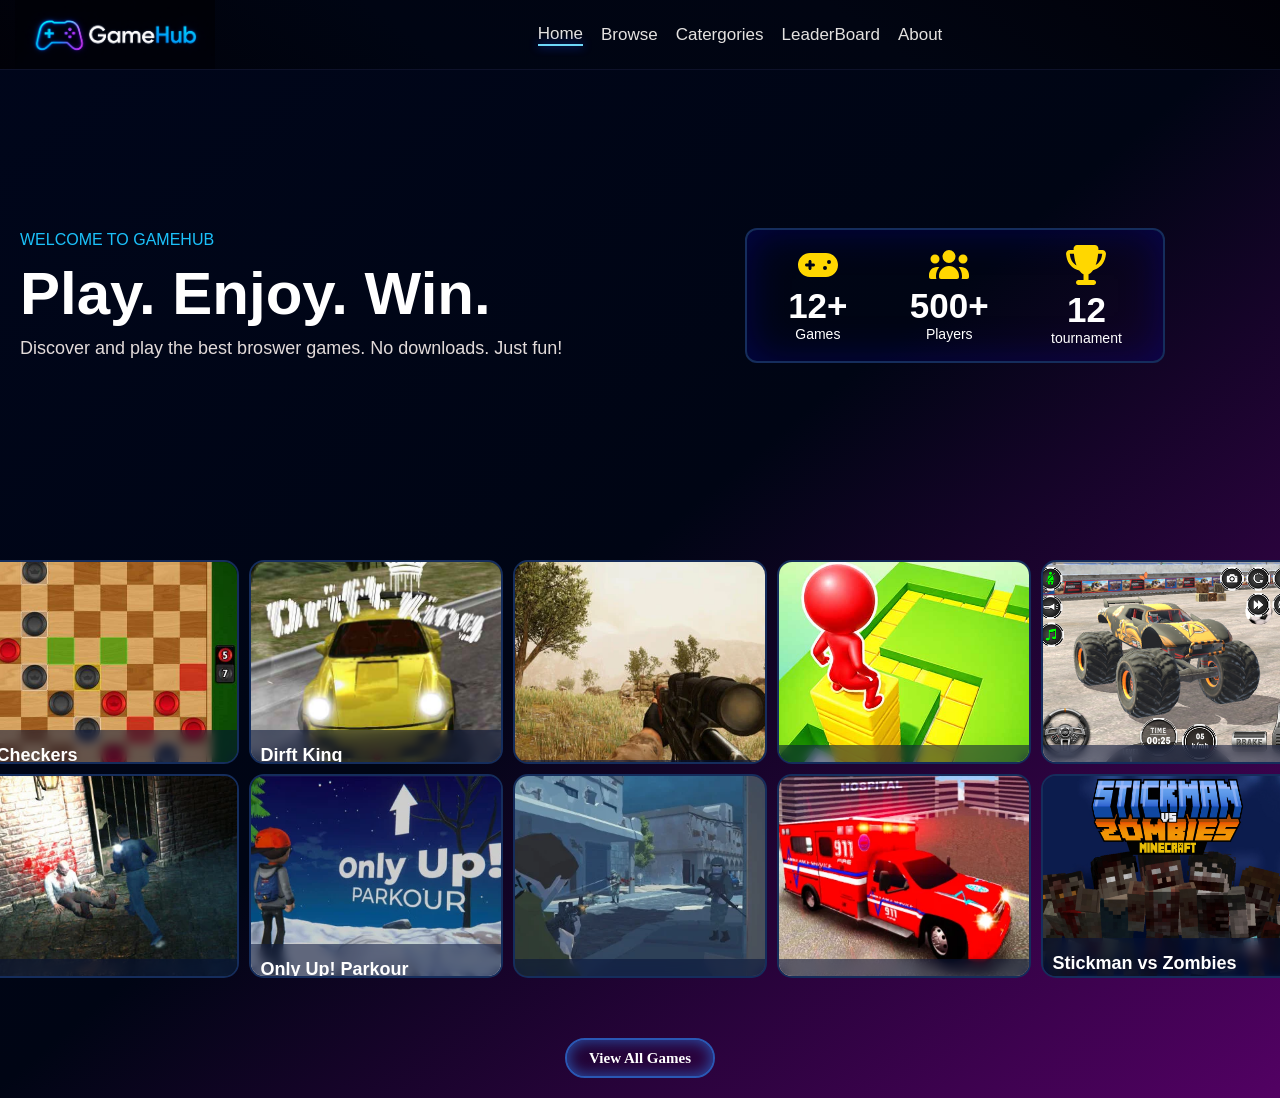
==== index.html @ a28be49e "Add files via upload" ====
<!DOCTYPE html>
<html lang="en">
<head>
    <meta charset="UTF-8">
    <meta name="viewport" content="width=device-width, initial-scale=1.0">
    <link rel="stylesheet" href="style.css">
    <title>GameHub</title>
    <link rel="icon" href="./img/gamehub.png">
</head>
<body>
    <header>
        <div class="logo">
            <img src="./img/GameHub_Log_jpeg.png" alt="">
        </div>
        <div class="links">
           <div class="links-active-link">
             <a href="#" class="active-link">Home</a>
             <div class="color-links"></div>
           </div>
            <a href="#">Browse</a>
            <a href="#">Catergories</a>
            <a href="#">LeaderBoard</a>
            <a href="#">About</a>
        </div>
        <div class="search"></div>

        <!-- Header svg -->
         <div class="menu-icon">
             <svg width="20" height="20" viewBox="0 0 24 24" fill="none">
            <line x1="4" y1="6" x2="20" y2="6" stroke="white" stroke-width="2" stroke-linecap="round"/>
            <line x1="4" y1="12" x2="20" y2="12" stroke="white" stroke-width="2" stroke-linecap="round"/>
            <line x1="4" y1="18" x2="20" y2="18" stroke="white" stroke-width="2" stroke-linecap="round"/>
        </svg>
         </div>
    </header>

    <section class="hero">
        <div class="welcome">
            <h3>WELCOME TO GAMEHUB</h3>
            <h1>Play. Enjoy. Win.</h1>
            <p>Discover and play the best broswer games. No downloads. Just fun!</p>
        </div>

        <div class="info-container">
            <div class="info">
                <div class="info-two total-Games">
                   <svg xmlns="http://www.w3.org/2000/svg" viewBox="0 0 640 512"><!--!Font Awesome Free v7.2.0 by @fontawesome - https://fontawesome.com License - https://fontawesome.com/license/free Copyright 2026 Fonticons, Inc.--><path d="M448 64c106 0 192 86 192 192S554 448 448 448l-256 0C86 448 0 362 0 256S86 64 192 64l256 0zM192 176c-13.3 0-24 10.7-24 24l0 32-32 0c-13.3 0-24 10.7-24 24s10.7 24 24 24l32 0 0 32c0 13.3 10.7 24 24 24s24-10.7 24-24l0-32 32 0c13.3 0 24-10.7 24-24s-10.7-24-24-24l-32 0 0-32c0-13.3-10.7-24-24-24zm240 96a32 32 0 1 0 0 64 32 32 0 1 0 0-64zm64-96a32 32 0 1 0 0 64 32 32 0 1 0 0-64z"/></svg>
                  <div class="content-div" style="display: flex;align-items: center;justify-content: center; flex-direction: column;">
                     <h2>12+</h2>
                   <p>Games</p>
                  </div>
                </div>
                <div class="info-two players">
                       <svg xmlns="http://www.w3.org/2000/svg" viewBox="0 0 640 512"><!--!Font Awesome Free v7.2.0 by @fontawesome - https://fontawesome.com License - https://fontawesome.com/license/free Copyright 2026 Fonticons, Inc.--><path d="M320 16a104 104 0 1 1 0 208 104 104 0 1 1 0-208zM96 88a72 72 0 1 1 0 144 72 72 0 1 1 0-144zM0 416c0-70.7 57.3-128 128-128 12.8 0 25.2 1.9 36.9 5.4-32.9 36.8-52.9 85.4-52.9 138.6l0 16c0 11.4 2.4 22.2 6.7 32L32 480c-17.7 0-32-14.3-32-32l0-32zm521.3 64c4.3-9.8 6.7-20.6 6.7-32l0-16c0-53.2-20-101.8-52.9-138.6 11.7-3.5 24.1-5.4 36.9-5.4 70.7 0 128 57.3 128 128l0 32c0 17.7-14.3 32-32 32l-86.7 0zM472 160a72 72 0 1 1 144 0 72 72 0 1 1 -144 0zM160 432c0-88.4 71.6-160 160-160s160 71.6 160 160l0 16c0 17.7-14.3 32-32 32l-256 0c-17.7 0-32-14.3-32-32l0-16z"/></svg>
                  <div class="content-div" style="display: flex;align-items: center;justify-content: center; flex-direction: column;">
                     <h2>500+</h2>
                   <p>Players</p>
                  </div>
                </div>
                <div class="info-two tournament">
                       <svg xmlns="http://www.w3.org/2000/svg" viewBox="0 0 512 512"><!--!Font Awesome Free v7.2.0 by @fontawesome - https://fontawesome.com License - https://fontawesome.com/license/free Copyright 2026 Fonticons, Inc.--><path d="M144.3 0l224 0c26.5 0 48.1 21.8 47.1 48.2-.2 5.3-.4 10.6-.7 15.8l49.6 0c26.1 0 49.1 21.6 47.1 49.8-7.5 103.7-60.5 160.7-118 190.5-15.8 8.2-31.9 14.3-47.2 18.8-20.2 28.6-41.2 43.7-57.9 51.8l0 73.1 64 0c17.7 0 32 14.3 32 32s-14.3 32-32 32l-192 0c-17.7 0-32-14.3-32-32s14.3-32 32-32l64 0 0-73.1c-16-7.7-35.9-22-55.3-48.3-18.4-4.8-38.4-12.1-57.9-23.1-54.1-30.3-102.9-87.4-109.9-189.9-1.9-28.1 21-49.7 47.1-49.7l49.6 0c-.3-5.2-.5-10.4-.7-15.8-1-26.5 20.6-48.2 47.1-48.2zM101.5 112l-52.4 0c6.2 84.7 45.1 127.1 85.2 149.6-14.4-37.3-26.3-86-32.8-149.6zM380 256.8c40.5-23.8 77.1-66.1 83.3-144.8L411 112c-6.2 60.9-17.4 108.2-31 144.8z"/></svg>
                  <div class="content-div" style="display: flex;align-items: center;justify-content: center; flex-direction: column;">
                     <h2>12</h2>
                   <p>tournament</p>
                  </div>
                </div>
            </div>
        </div>
    </section>

<div class="center-content-games-homepage">
    <section class="games">
      <div class="game-card">
  <div class="game-image">
    <img src="./img/Checkers/checkers.jpeg" alt="Game Image">
  </div>
  <div class="game-content">
    <h3>Checkers</h3>
    <p>Checkers is a classic strategy board game where players move pieces diagonally to capture all opponent pieces and win.</p>
    <a href="./games tools/traffic-racing.html" target="_blank"><button>Play Game</button></a>
  </div>
    </div>


    <!-- Dirft King -->
       <div class="game-card">
  <div class="game-image">
    <img src="./img/Drift-King-Ig/Drift-King-lg.jpg" alt="Game Image">
  </div>
  <div class="game-content">
    <h3>Dirft King</h3>
    <p>Drift King is a realistic drift game with 3D graphics, smoke effects, 10 cars, and 6 maps for an immersive driving experience.</p>
   <a href="https://www.onlinegames.io/games/2024/unity/drift-king/index.html" target="_blank"><button>Play Game</button></a>
  </div>
    </div>



       <div class="game-card">
  <div class="game-image">
    <img src="./img/rogue-sergeant.jpeg" alt="Game Image">
  </div>
  <div class="game-content">
    <h3>Rogue Sergeant </h3>
    <p>The Final Operation is a free indie FPS with a strong story and great visuals.</p>
    <a href="./rogue-sergeant.html" target="_blank"><button>Play Game</button></a>
  </div>
    </div>


       <div class="game-card">
  <div class="game-image">
    <img src="./img/moster truck/Stacky Maze Game-512x384.jpg" alt="Game Image">
  </div>
  <div class="game-content">
    <h3>Stacky Maze Game</h3>
    <p>Stacky Maze is a fun puzzle game where you stack blocks, solve mazes, avoid obstacles, and reach the goal.</p>
    <a href="https://html5.gamemonetize.co/25dd8cn7dtn6bs6sngv0epocnh7n12tt/" target="_blank"><button>Play Game</button></a>
  </div>
    </div>




       <div class="game-card">
  <div class="game-image">
    <img src="./img/moster truck/Monster Truck Simulator Game-512x384.jpg" alt="Game Image">
  </div>
  <div class="game-content">
    <h3>Moster Truck</h3>
    <p>Drive a monster truck in Demolish and Stunt modes, tackle 20 levels, smash obstacles, and perform wild stunts.</p>
    <a href="https://html5.gamemonetize.co/72ufu17oiw5werr00zvdiq0dzupcx8jz/" target="_blank"><button>Play Game</button></a>
  </div>
    </div>




       <div class="game-card">
  <div class="game-image">
    <img src="./img/Fy9CHO6jp5sAgm-400-300.webp" alt="Game Image">
  </div>
  <div class="game-content">
    <h3>Alone In The Evil Mansion</h3>
    <p>Step into Evil Mansion, a dark, haunted house filled with horror and terrifying secrets waiting to be uncovered.</p>
    <a href="./alone-in-the-evil-mansion.html" target="_blank"><button>Play Game</button></a>
  </div>
    </div>




       <div class="game-card">
  <div class="game-image">
    <img src="./img/parkour.jpeg" alt="Game Image">
  </div>
  <div class="game-content">
    <h3>Only Up! Parkour</h3>
    <p>Only Up! Parkour is a fast-paced arcade game where you climb, jump, and overcome obstacles to reach higher levels.</p>
    <a href="./pakour.html" target="_blank"><button>Play Game</button></a>
  </div>
    </div>


         <div class="game-card">
  <div class="game-image">
    <img src="./img/ahvRGLknsPFx37-400.jpg" alt="Game Image">
  </div>
  <div class="game-content">
    <h3>The Resistance Fighters</h3>
    <p>The Resistance Fighters is a third-person shooter set in a visually rich and immersive environment.</p>
    <a href="./the-resistance-figthers.html" target="_blank"><button>Play Game</button></a>
  </div>
    </div>


             <div class="game-card">
  <div class="game-image">
    <img src="./img/UWc09hUX3s1S2a-400-300.jpeg" alt="Game Image">
  </div>
  <div class="game-content">
    <h3>Ambulance Driver</h3>
    <p>
Drive in an ambulance and help paramedics transport the wounded into a hospital.</p>
    <a href="./the-resistance-figthers.html" target="_blank"><button>Play Game</button></a>
  </div>
    </div>



             <div class="game-card">
  <div class="game-image">
    <img src="./img/Stickman vs Zombies Minecraft-512x384.jpg" alt="Game Image">
  </div>
  <div class="game-content">
    <h3>Stickman vs Zombies Minecraft</h3>
    <p>The Resistance Fighters is a third-person shooter set in a visually rich and immersive environment.</p>
    <a href="https://html5.gamemonetize.co/bztju5apx957kapkxnzocq3au3f8kq3y/" target="_blank"><button>Play Game</button></a>
  </div>
    </div>

    </section>
    </div>
    <div class="show-more-games-container"><button>View All Games</button></div>

</body>
</html>
---- style.css ----
body{
    background: linear-gradient(140deg, #00061b, #000514, #520163);
    margin: 0;
    overflow-x: hidden;
    font-family: 'Segoe UI', Tahoma, Geneva, Verdana, sans-serif;
}

/* ===== HEADER ===== */
header{
    background: linear-gradient(396deg, #010108,#000513, #010512, #010108);
    border-bottom: 1px solid #0e122a;
    width: 100%;
    height: 70px;
    display: flex;
    align-items: center;
    justify-content: space-between;
    padding: 0 15px;
    backdrop-filter: blur(20px);
    box-sizing: border-box;
        overflow: hidden;
}

/* ===== LOGO ===== */
.logo{
    display: flex;
    align-items: center;
    overflow: hidden;
}

.logo img{
    width: 200px;
    max-width: 100%;
}

/* ===== NAV LINKS ===== */
.links{
    display: flex;
    align-items: center;
    gap: 18px;
}

.links a{
    text-decoration: none;
    color: #e4e2e0;
    font-size: 17px;
    transition: 0.3s;
}

.links a:hover{
    color: #1bc1fa;
}

/* ACTIVE LINK */
.links-active-link{
    display: flex;
    flex-direction: column;
    align-items: center;
}

.color-links{
    border-bottom: 2px solid #6dd7f9;
    width: 100%;
    box-shadow: 0 0 10px #133ce4;
}

/* ===== MENU ICON ===== */
.menu-icon{
    display: none;
    cursor: pointer;
}

/* ===== HERO SECTION ===== */
.hero{
    width: 100%;
    min-height: 50vh;
    display: flex;
    align-items: center;
    justify-content: space-between;
    padding: 40px 20px;
    box-sizing: border-box;
    gap: 20px;
}

/* LEFT TEXT */
.welcome{
    flex: 1;
    display: flex;
    flex-direction: column;
    justify-content: center;
}

.welcome h3{
    color: #1bc1fa;
    font-weight: 300;
    font-size: 16px;
    margin: 0;
}

.welcome h1{
    font-size: 60px;
    margin: 10px 0;
    color: #ffffff;
}

.welcome p{
    color: #e2dbda;
    font-size: 18px;
    max-width: 550px;
    margin: 0;
}

/* RIGHT INFO */
.info-container{
    flex: 1;
    display: flex;
    justify-content: center;
}

.info{
    width: 90%;
    max-width: 420px;
    border-radius: 12px;
    border: 2px solid #152d5c;
    box-shadow: 0 0 40px rgba(32, 32, 32, 0.5);
    box-shadow: inset 0 0 40px rgba(7, 5, 134, 0.486);
    display: flex;
    align-items: center;
    justify-content: space-around;
    padding: 15px;
    box-sizing: border-box;
    
}

.info-two{
    display: flex;
    flex-direction: column;
    align-items: center;
    justify-content: center;
    color: white;
    gap: 5px;
    text-align: center;
}

.info-two svg{
    width: 40px;
    fill: gold;
}

.info-two h2{
    font-size: 35px;
    margin: 0;
}

.info p{
    margin: 0;
    font-size: 14px;
}

/* BORDERS */
.total-Games,
.players{
    padding-right: 10px;
}

/* ===== TABLET ===== */
@media (max-width: 1024px){

    .hero{
        flex-direction: column;
        text-align: center;
    }

    .welcome h1{
        font-size: 45px;
    }

    .info{
        margin-top: 20px;
        width: 100%;
    }
}

/* ===== MOBILE ===== */
@media (max-width: 768px){

    .links{
        display: none;
    }

    .menu-icon{
        display: flex;
        align-items: center;
        justify-content: center;
        width: 40px;
        height: 40px;
    }

    .hero{
        flex-direction: column;
        text-align: center;
        padding: 20px;
    }

    .welcome h1{
        font-size: 35px;
    }

    .welcome p{
        font-size: 16px;
    }

    .info{
        width: 100%;
        gap: 15px;
    }

    .total-Games,
    .players{
        border-right: none;
    }
}

/* Games */
.center-content-games-homepage{
    display: flex;
    align-items: center;
    justify-content: center;
    width: 100%;
}
.games{
    padding: 40px 20px;
    display: grid;
    grid-template-columns: repeat(5, 1fr);
    gap: 10px;
    box-sizing: border-box;
}

/* tabels laptops */
@media (max-width: 1200px){
    .games{
        grid-template-columns: repeat(3, 1fr);
    }
}
/* Big phones small tablets */
@media (max-width: 768px){
    .games{
        grid-template-columns: repeat(2, 1fr);
        padding: 20px;
        gap: 15px;
    }
}
/* Phones */
@media (max-width: 480px){
    .games{
        grid-template-columns: repeat(1, 1fr);
    }
}




.game-card{
    width: 250px;
    height: 200px;
    border-radius: 15px;
    overflow: hidden;
    background: #0b0f24;
    border: 2px solid #152d5c;
    transition: 0.4s ease;
    cursor: pointer;
    position: relative;
}

.game-card:hover{
    box-shadow: 0 0 50px rgba(26, 26, 26, 0.486);
}

/* IMAGE */
.game-image{
    width: 100%;
    height: 100%;
    transition: 0.4s ease;
}

.game-image img{
    width: 100%;
    height: 100%;
    object-fit: cover;
}

/* CONTENT (hidden initially) */
.game-content{
    position: absolute;
    bottom: -120px;
    left: 0;
    width: 100%;
    padding: 10px;
    color: white;
    backdrop-filter: blur(5px);
    background-color: rgba(2, 16, 56, 0.534);
    transition: 0.4s ease;
    box-sizing: border-box;
}

.game-content h3{
    margin: 5px 0;
    font-size: 18px;
}

.game-content p{
    font-size: 13px;
    color: #ccc;
    margin: 5px 0 10px;
}

.game-content button{
    padding: 8px 12px;
    border: none;
    background: #1bc1fa;
    color: black;
    border-radius: 6px;
    cursor: pointer;
    font-weight: bold;
}

/* HOVER EFFECT */
.game-card:hover{
    height: 220px;
}

.game-card:hover .game-content{
    bottom: 0;
}

.show-more-games-container{
    width: 100%;
    height: 80px;
    display: flex;
    align-items: center;
    justify-content: center;
}
.show-more-games-container button{
    width: 150px;
    height: 40px;
    border-radius: 30px;
    background-color: transparent;
    border: 2px solid #2a58b4;
    box-shadow: 0 0 10px #1bc1fa;
     box-shadow: inset 0 0 15px #2a58b4;
    color: white;
    font-size: 15px;
    font-weight: bold;
    font-family: corbel;
}
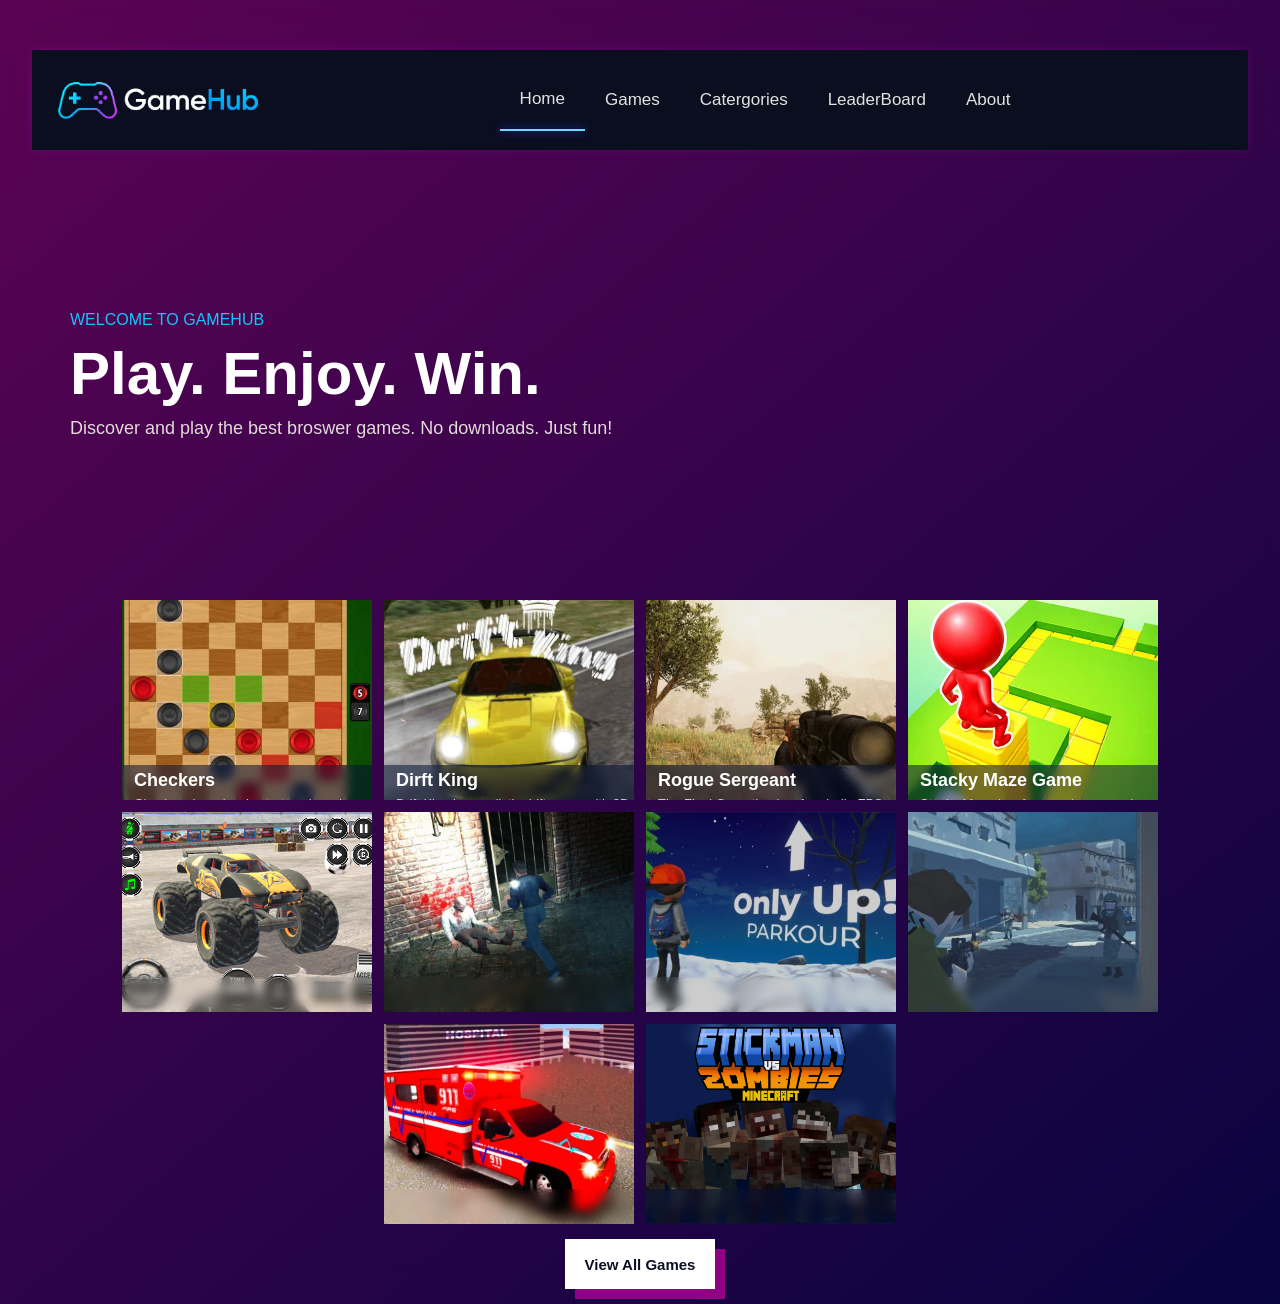
==== commit edb57057: "Add files via upload" ====
--- a/index.html
+++ b/index.html
@@ -4,20 +4,25 @@
     <meta charset="UTF-8">
     <meta name="viewport" content="width=device-width, initial-scale=1.0">
     <link rel="stylesheet" href="style.css">
+     <link rel="icon" href="./img/gamehub.png">
     <title>GameHub</title>
-    <link rel="icon" href="./img/gamehub.png">
 </head>
 <body>
-    <header>
+      <!-- <div id="preloader">
+         <img src="./img/gamehub_logo.png" alt="" class="loader">
+    </div> -->
+
+   <div class="header">
+     <header>
         <div class="logo">
-            <img src="./img/GameHub_Log_jpeg.png" alt="">
+            <img src="./img/gamehub_logo.png" alt="">
         </div>
         <div class="links">
            <div class="links-active-link">
              <a href="#" class="active-link">Home</a>
              <div class="color-links"></div>
            </div>
-            <a href="#">Browse</a>
+            <a href="browse.html">Games</a>
             <a href="#">Catergories</a>
             <a href="#">LeaderBoard</a>
             <a href="#">About</a>
@@ -26,13 +31,28 @@
 
         <!-- Header svg -->
          <div class="menu-icon">
+          <a href="#mobile-links-overlay">
              <svg width="20" height="20" viewBox="0 0 24 24" fill="none">
             <line x1="4" y1="6" x2="20" y2="6" stroke="white" stroke-width="2" stroke-linecap="round"/>
             <line x1="4" y1="12" x2="20" y2="12" stroke="white" stroke-width="2" stroke-linecap="round"/>
             <line x1="4" y1="18" x2="20" y2="18" stroke="white" stroke-width="2" stroke-linecap="round"/>
         </svg>
+        </a>        
+         </div>
+              <div class="mobile-links" id="mobile-links-overlay">
+            <!-- <div class="links-active-link"> -->
+             <a href="#" class="active-link">Home</a>
+             <!-- <div class="color-links"></div> -->
+           <!-- </div> -->
+            <a href="browse.html">Games</a>
+            <a href="#">Catergories</a>
+            <a href="#">LeaderBoard</a>
+            <a href="#">About</a>
+            <a href="#" style="color: red; font-weight: bolder; " title="Close">Close</a>
+        </div>
          </div>
     </header>
+   </div>
 
     <section class="hero">
         <div class="welcome">
@@ -42,29 +62,7 @@
         </div>
 
         <div class="info-container">
-            <div class="info">
-                <div class="info-two total-Games">
-                   <svg xmlns="http://www.w3.org/2000/svg" viewBox="0 0 640 512"><!--!Font Awesome Free v7.2.0 by @fontawesome - https://fontawesome.com License - https://fontawesome.com/license/free Copyright 2026 Fonticons, Inc.--><path d="M448 64c106 0 192 86 192 192S554 448 448 448l-256 0C86 448 0 362 0 256S86 64 192 64l256 0zM192 176c-13.3 0-24 10.7-24 24l0 32-32 0c-13.3 0-24 10.7-24 24s10.7 24 24 24l32 0 0 32c0 13.3 10.7 24 24 24s24-10.7 24-24l0-32 32 0c13.3 0 24-10.7 24-24s-10.7-24-24-24l-32 0 0-32c0-13.3-10.7-24-24-24zm240 96a32 32 0 1 0 0 64 32 32 0 1 0 0-64zm64-96a32 32 0 1 0 0 64 32 32 0 1 0 0-64z"/></svg>
-                  <div class="content-div" style="display: flex;align-items: center;justify-content: center; flex-direction: column;">
-                     <h2>12+</h2>
-                   <p>Games</p>
-                  </div>
-                </div>
-                <div class="info-two players">
-                       <svg xmlns="http://www.w3.org/2000/svg" viewBox="0 0 640 512"><!--!Font Awesome Free v7.2.0 by @fontawesome - https://fontawesome.com License - https://fontawesome.com/license/free Copyright 2026 Fonticons, Inc.--><path d="M320 16a104 104 0 1 1 0 208 104 104 0 1 1 0-208zM96 88a72 72 0 1 1 0 144 72 72 0 1 1 0-144zM0 416c0-70.7 57.3-128 128-128 12.8 0 25.2 1.9 36.9 5.4-32.9 36.8-52.9 85.4-52.9 138.6l0 16c0 11.4 2.4 22.2 6.7 32L32 480c-17.7 0-32-14.3-32-32l0-32zm521.3 64c4.3-9.8 6.7-20.6 6.7-32l0-16c0-53.2-20-101.8-52.9-138.6 11.7-3.5 24.1-5.4 36.9-5.4 70.7 0 128 57.3 128 128l0 32c0 17.7-14.3 32-32 32l-86.7 0zM472 160a72 72 0 1 1 144 0 72 72 0 1 1 -144 0zM160 432c0-88.4 71.6-160 160-160s160 71.6 160 160l0 16c0 17.7-14.3 32-32 32l-256 0c-17.7 0-32-14.3-32-32l0-16z"/></svg>
-                  <div class="content-div" style="display: flex;align-items: center;justify-content: center; flex-direction: column;">
-                     <h2>500+</h2>
-                   <p>Players</p>
-                  </div>
-                </div>
-                <div class="info-two tournament">
-                       <svg xmlns="http://www.w3.org/2000/svg" viewBox="0 0 512 512"><!--!Font Awesome Free v7.2.0 by @fontawesome - https://fontawesome.com License - https://fontawesome.com/license/free Copyright 2026 Fonticons, Inc.--><path d="M144.3 0l224 0c26.5 0 48.1 21.8 47.1 48.2-.2 5.3-.4 10.6-.7 15.8l49.6 0c26.1 0 49.1 21.6 47.1 49.8-7.5 103.7-60.5 160.7-118 190.5-15.8 8.2-31.9 14.3-47.2 18.8-20.2 28.6-41.2 43.7-57.9 51.8l0 73.1 64 0c17.7 0 32 14.3 32 32s-14.3 32-32 32l-192 0c-17.7 0-32-14.3-32-32s14.3-32 32-32l64 0 0-73.1c-16-7.7-35.9-22-55.3-48.3-18.4-4.8-38.4-12.1-57.9-23.1-54.1-30.3-102.9-87.4-109.9-189.9-1.9-28.1 21-49.7 47.1-49.7l49.6 0c-.3-5.2-.5-10.4-.7-15.8-1-26.5 20.6-48.2 47.1-48.2zM101.5 112l-52.4 0c6.2 84.7 45.1 127.1 85.2 149.6-14.4-37.3-26.3-86-32.8-149.6zM380 256.8c40.5-23.8 77.1-66.1 83.3-144.8L411 112c-6.2 60.9-17.4 108.2-31 144.8z"/></svg>
-                  <div class="content-div" style="display: flex;align-items: center;justify-content: center; flex-direction: column;">
-                     <h2>12</h2>
-                   <p>tournament</p>
-                  </div>
-                </div>
-            </div>
+        <video muted autoplay loop src="./img/db5ffeb9a7581d2128697d03ff8e591a.mp4" ></video>
         </div>
     </section>
 
@@ -201,7 +199,32 @@
 
     </section>
     </div>
-    <div class="show-more-games-container"><button>View All Games</button></div>
-
+    <div class="show-more-games-container"><a href="browse.html"><button style="cursor: pointer;">View All Games</button></a></div>
+
+   <script async src="https://pagead2.googlesyndication.com/pagead/js/adsbygoogle.js?client=ca-pub-1756462671549454"
+     crossorigin="anonymous"></script>
+     <script>
+         window.addEventListener('load', function() {
+    const preloader = document.getElementById('preloader');
+    const content = document.getElementById('content');
+
+    // Record the time when the page finished loading
+    const loadTime = Date.now();
+
+    // Set a minimum display duration for the preloader ( seconds)
+    const minDisplayDuration = 4000; 
+
+    // Calculate how much time is left for the minimum display
+    const timeElapsed = Date.now() - loadTime;
+    const timeLeft = minDisplayDuration - timeElapsed;
+
+    // Use setTimeout to hide the preloader and show content after the remaining time,
+    // ensuring a minimum of 5 seconds
+    setTimeout(function() {
+        preloader.style.display = 'none';
+        content.style.display = 'block';
+    }, Math.max(0, timeLeft)); // Ensures a non-negative delay
+});
+//      </script>
 </body>
 </html>
--- a/style.css
+++ b/style.css
@@ -1,23 +1,75 @@
 body{
-    background: linear-gradient(140deg, #00061b, #000514, #520163);
     margin: 0;
+    background: linear-gradient(140deg, #5c0354, #08043f);
     overflow-x: hidden;
     font-family: 'Segoe UI', Tahoma, Geneva, Verdana, sans-serif;
-}
+    scroll-behavior: smooth;
+}
+
+#content {
+    display: none;
+
+}
+
+/* Style the preloader overlay */
+#preloader{
+    position: fixed; /* Ensures it covers the entire viewport */
+    top: 0;
+    left: 0;
+    width: 100%;
+    height: 100%;
+    background-color: rgb(0, 0, 0); /* Choose a background color */
+    display: flex; /* Use flexbox to easily center the loader */
+    justify-content: center;
+    align-items: center;
+    z-index: 99999; /* Ensures it is on top of other elements */
+}
+
+
+.loader {
+   width: 250px;
+   animation: breath 3s cubic-bezier(0.05, 0.05, 0.83, 0.89) infinite;
+}
+
+@keyframes breath{
+   0%{
+    transform: scale(1);
+   }
+   50%{
+    transform: scale(1.2);
+   }
+}
+
+
+
 
 /* ===== HEADER ===== */
+.header{
+    width: 100%;
+    height: 150px;
+    display: flex;
+    align-items: center;
+    justify-content: center;
+    flex-direction: column;
+    background-color: transparent;
+    position: sticky;
+    backdrop-filter: blur(20px);
+    top: 0;
+    z-index: 100;
+
+    
+}
 header{
-    background: linear-gradient(396deg, #010108,#000513, #010512, #010108);
-    border-bottom: 1px solid #0e122a;
-    width: 100%;
-    height: 70px;
+    box-shadow: 0 0 10px rgba(225, 40, 250, 0.144);
+    background-color: #0b0e1f;
+    width: 95%;
+    height: 100px;
     display: flex;
     align-items: center;
     justify-content: space-between;
-    padding: 0 15px;
     backdrop-filter: blur(20px);
     box-sizing: border-box;
-        overflow: hidden;
+    margin-top: 50px;
 }
 
 /* ===== LOGO ===== */
@@ -28,7 +80,7 @@
 }
 
 .logo img{
-    width: 200px;
+    width: 250px;
     max-width: 100%;
 }
 
@@ -36,7 +88,6 @@
 .links{
     display: flex;
     align-items: center;
-    gap: 18px;
 }
 
 .links a{
@@ -44,6 +95,7 @@
     color: #e4e2e0;
     font-size: 17px;
     transition: 0.3s;
+    margin: 20px;
 }
 
 .links a:hover{
@@ -69,6 +121,40 @@
     cursor: pointer;
 }
 
+/*  ==== DISPLAY LINKS FOR MOBILE */
+.mobile-links{
+    position:absolute;
+    width: 100%;
+    height: 350px;
+    top: 100px;
+    background-color: #0b0e1f;
+    display: flex;
+    align-items: center;
+    justify-content: center;
+    flex-direction: column;
+    visibility: hidden;
+    opacity: 0;
+}
+
+.mobile-links:target{
+    visibility: visible;
+    opacity: 1;
+}
+.mobile-links a{
+    margin: 10px;
+    width: 70%;
+    height: 40px;
+    font-family: 'Lucida Sans', 'Lucida Sans Regular', 'Lucida Grande', 'Lucida Sans Unicode', Geneva, Verdana, sans-serif;
+    display: flex;
+    align-items: center;
+    justify-content: center;
+    color: white;
+    text-decoration: none;
+}
+.mobile-links a:hover{
+    background-color: #9797970e;
+}
+
 /* ===== HERO SECTION ===== */
 .hero{
     width: 100%;
@@ -87,6 +173,7 @@
     display: flex;
     flex-direction: column;
     justify-content: center;
+    padding-left: 50px;
 }
 
 .welcome h3{
@@ -114,47 +201,13 @@
     flex: 1;
     display: flex;
     justify-content: center;
-}
-
-.info{
-    width: 90%;
-    max-width: 420px;
-    border-radius: 12px;
-    border: 2px solid #152d5c;
-    box-shadow: 0 0 40px rgba(32, 32, 32, 0.5);
-    box-shadow: inset 0 0 40px rgba(7, 5, 134, 0.486);
-    display: flex;
-    align-items: center;
-    justify-content: space-around;
-    padding: 15px;
-    box-sizing: border-box;
-    
-}
-
-.info-two{
-    display: flex;
-    flex-direction: column;
-    align-items: center;
-    justify-content: center;
-    color: white;
-    gap: 5px;
-    text-align: center;
-}
-
-.info-two svg{
-    width: 40px;
-    fill: gold;
-}
-
-.info-two h2{
-    font-size: 35px;
-    margin: 0;
-}
-
-.info p{
-    margin: 0;
-    font-size: 14px;
-}
+    overflow: hidden;
+}
+video{
+    width: 100%;
+
+}
+
 
 /* BORDERS */
 .total-Games,
@@ -179,6 +232,7 @@
         width: 100%;
     }
 }
+
 
 /* ===== MOBILE ===== */
 @media (max-width: 768px){
@@ -193,6 +247,11 @@
         justify-content: center;
         width: 40px;
         height: 40px;
+
+    }
+
+    .welcome{
+        padding: 0;
     }
 
     .hero{
@@ -228,23 +287,24 @@
     width: 100%;
 }
 .games{
-    padding: 40px 20px;
+    /* padding: 40px 20px;
     display: grid;
     grid-template-columns: repeat(5, 1fr);
     gap: 10px;
-    box-sizing: border-box;
+    box-sizing: border-box; */
+    display: flex;
+    flex-wrap: wrap;
+    align-items: center;
+    justify-content: center;
+    gap: 12px;
 }
 
 /* tabels laptops */
 @media (max-width: 1200px){
-    .games{
-        grid-template-columns: repeat(3, 1fr);
-    }
 }
 /* Big phones small tablets */
 @media (max-width: 768px){
     .games{
-        grid-template-columns: repeat(2, 1fr);
         padding: 20px;
         gap: 15px;
     }
@@ -252,7 +312,6 @@
 /* Phones */
 @media (max-width: 480px){
     .games{
-        grid-template-columns: repeat(1, 1fr);
     }
 }
 
@@ -262,10 +321,8 @@
 .game-card{
     width: 250px;
     height: 200px;
-    border-radius: 15px;
     overflow: hidden;
     background: #0b0f24;
-    border: 2px solid #152d5c;
     transition: 0.4s ease;
     cursor: pointer;
     position: relative;
@@ -291,10 +348,10 @@
 /* CONTENT (hidden initially) */
 .game-content{
     position: absolute;
-    bottom: -120px;
-    left: 0;
-    width: 100%;
-    padding: 10px;
+    bottom: 0;
+    height: 35px;
+    width: 100%;
+    padding-left: 12px;
     color: white;
     backdrop-filter: blur(5px);
     background-color: rgba(2, 16, 56, 0.534);
@@ -316,16 +373,19 @@
 .game-content button{
     padding: 8px 12px;
     border: none;
-    background: #1bc1fa;
-    color: black;
-    border-radius: 6px;
+    background-color: #910185;
+    color: rgb(255, 255, 255);
     cursor: pointer;
     font-weight: bold;
 }
 
 /* HOVER EFFECT */
 .game-card:hover{
-    height: 220px;
+    height: 200px;
+}
+
+.game-card:hover .game-content{
+    height: 100%;
 }
 
 .game-card:hover .game-content{
@@ -341,14 +401,17 @@
 }
 .show-more-games-container button{
     width: 150px;
-    height: 40px;
-    border-radius: 30px;
-    background-color: transparent;
-    border: 2px solid #2a58b4;
-    box-shadow: 0 0 10px #1bc1fa;
-     box-shadow: inset 0 0 15px #2a58b4;
-    color: white;
+    height: 50px;
+    background-color:white;
+    border: none;
+    box-shadow: 10px 10px 0px #910185;
+    color: #0b0f24;
     font-size: 15px;
     font-weight: bold;
-    font-family: corbel;
+    font-family: 'Lucida Sans', 'Lucida Sans Regular', 'Lucida Grande', 'Lucida Sans Unicode', Geneva, Verdana, sans-serif;
+    transition: 0.5s;
+}
+
+.show-more-games-container button:hover{
+    box-shadow: 0 0 0 #910185;
 }
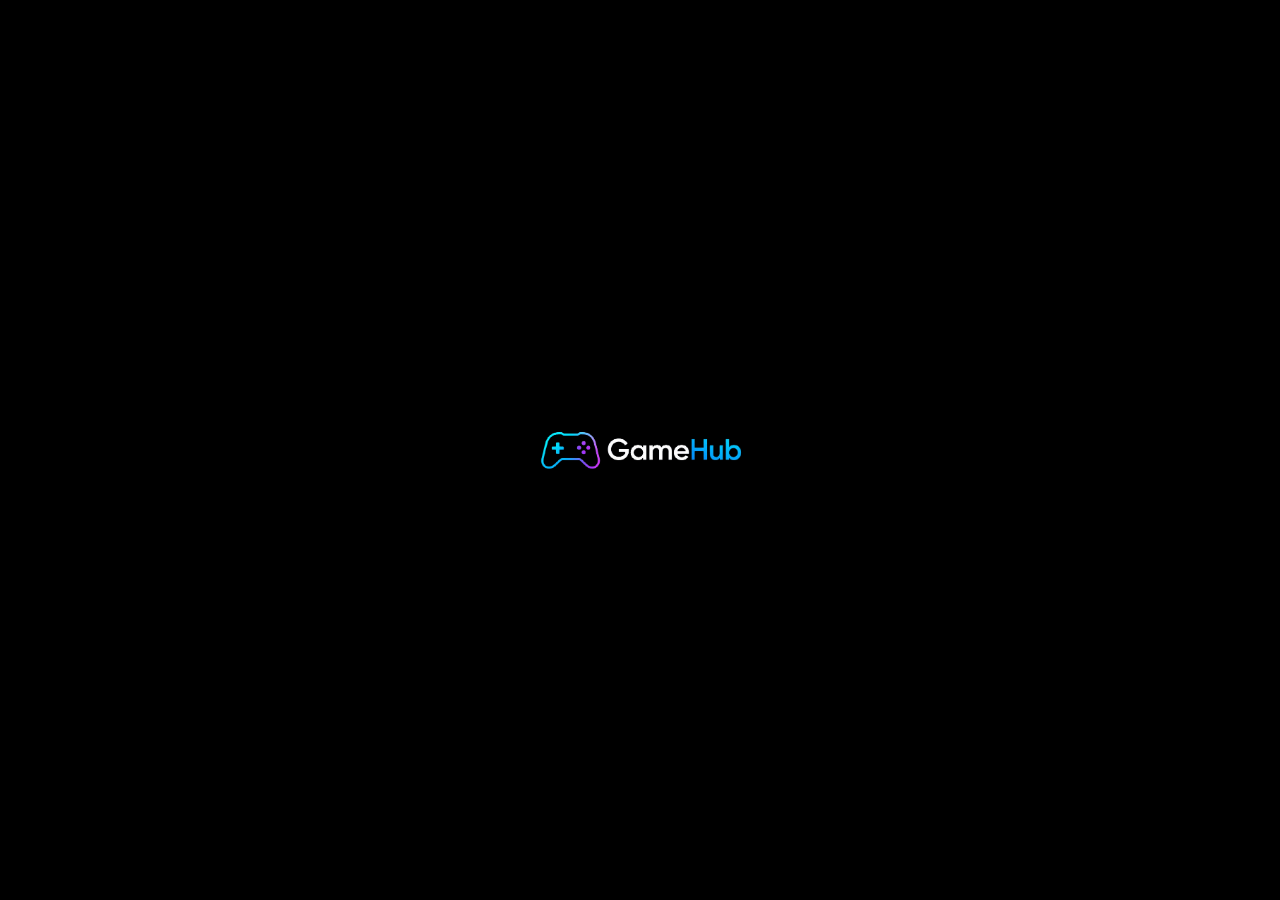
==== commit da37136d: "Add files via upload" ====
--- a/index.html
+++ b/index.html
@@ -8,9 +8,9 @@
     <title>GameHub</title>
 </head>
 <body>
-      <!-- <div id="preloader">
+      <div id="preloader">
          <img src="./img/gamehub_logo.png" alt="" class="loader">
-    </div> -->
+    </div>
 
    <div class="header">
      <header>
@@ -19,10 +19,10 @@
         </div>
         <div class="links">
            <div class="links-active-link">
-             <a href="#" class="active-link">Home</a>
+             <a href="#" class="active-link">🎮   Home</a>
              <div class="color-links"></div>
            </div>
-            <a href="browse.html">Games</a>
+            <a href="browse.html">🕹️   Games</a>
             <a href="#">Catergories</a>
             <a href="#">LeaderBoard</a>
             <a href="#">About</a>
@@ -41,10 +41,10 @@
          </div>
               <div class="mobile-links" id="mobile-links-overlay">
             <!-- <div class="links-active-link"> -->
-             <a href="#" class="active-link">Home</a>
+             <a href="index.html" class="active-link">🎮   Home</a>
              <!-- <div class="color-links"></div> -->
            <!-- </div> -->
-            <a href="browse.html">Games</a>
+            <a href="browse.html">🕹️   Games</a>
             <a href="#">Catergories</a>
             <a href="#">LeaderBoard</a>
             <a href="#">About</a>
@@ -66,136 +66,87 @@
         </div>
     </section>
 
+
 <div class="center-content-games-homepage">
     <section class="games">
+         
+      
+      <!-- Among Us -->
       <div class="game-card">
   <div class="game-image">
-    <img src="./img/Checkers/checkers.jpeg" alt="Game Image">
+    <img src="./img/among-us--online-edition_x.jpg" alt="Game Image">
   </div>
   <div class="game-content">
-    <h3>Checkers</h3>
-    <p>Checkers is a classic strategy board game where players move pieces diagonally to capture all opponent pieces and win.</p>
-    <a href="./games tools/traffic-racing.html" target="_blank"><button>Play Game</button></a>
+    <h3>Among Us</h3>
+    <p>A free browser-based stealth and social deduction game where you play as an impostor on a spaceship, secretly eliminating crew members while avoiding being caught.</p>
+    <a href="./play.html?game=amongus"><button>Play Game</button></a>
   </div>
     </div>
 
 
-    <!-- Dirft King -->
+<!--  Dagestan Drift-->
+        <div class="game-card">
+  <div class="game-image">
+    <img src="./img/1756395428_dagestan-drift.jpg" alt="Game Image">
+  </div>
+  <div class="game-content">
+    <h3>Dagestan Drift</h3>
+    <p>A free browser-based stealth and social deduction game where you play as an impostor on a spaceship, secretly eliminating crew members while avoiding being caught.</p>
+    <a href="./play.html?game=Dagestan Drift"><button>Play Game</button></a>
+  </div>
+    </div>
+
+<!-- Counter Strike -->
        <div class="game-card">
   <div class="game-image">
-    <img src="./img/Drift-King-Ig/Drift-King-lg.jpg" alt="Game Image">
+    <img src="./img/1385866675_juegos-gbatis-counteb.jpg" alt="Game Image">
   </div>
   <div class="game-content">
-    <h3>Dirft King</h3>
-    <p>Drift King is a realistic drift game with 3D graphics, smoke effects, 10 cars, and 6 maps for an immersive driving experience.</p>
-   <a href="https://www.onlinegames.io/games/2024/unity/drift-king/index.html" target="_blank"><button>Play Game</button></a>
+    <h3>Counter Strike</h3>
+    <p>A tactical first-person shooter where players spawn into competitive maps, buy weapons, and fight in fast, round-based matches. Every step, angle, and decision matters as teams try to outplay each other through strategy, aim, and timing.</p>
+    <a href="./play.html?game=Counter Strike"><button>Play Game</button></a>
+  </div>
+    </div>
+
+    <!-- Kiz10Driving School Simulator -->
+           <div class="game-card">
+  <div class="game-image">
+    <img src="./img/1775850653_driving-school-simulator.jpg" alt="Game Image">
+  </div>
+  <div class="game-content">
+    <h3>Kiz10Driving School Simulator</h3>
+    <p>A realistic driving simulator where players learn to handle traffic, complete missions, and explore an open city. It combines careful driving, parking challenges, and high-speed races, rewarding control, patience, and skill over reckless speed.</p>
+    <a href="./play.html?game=Kiz10Driving School Simulator"><button>Play Game</button></a>
+  </div>
+    </div><br>
+
+
+<!-- Challenger City Driver -->
+     <div class="game-card">
+  <div class="game-image">
+    <img src="./img/1769643441_challenger-city-driver.jpg" alt="Game Image">
+  </div>
+  <div class="game-content">
+    <h3>Challenger City Driver</h3>
+    <p>A realistic driving simulator where players learn to handle traffic, complete missions, and explore an open city. It combines careful driving, parking challenges, and high-speed races, rewarding control, patience, and skill over reckless speed.</p>
+    <a href="./play.html?game=Challenger City Driver"><button>Play Game</button></a>
   </div>
     </div>
 
 
-
-       <div class="game-card">
+    <!-- Rooftop Run -->
+     <div class="game-card">
   <div class="game-image">
-    <img src="./img/rogue-sergeant.jpeg" alt="Game Image">
+    <img src="./img/1763087898_rooftop-run.jpg" alt="Game Image">
   </div>
   <div class="game-content">
-    <h3>Rogue Sergeant </h3>
-    <p>The Final Operation is a free indie FPS with a strong story and great visuals.</p>
-    <a href="./rogue-sergeant.html" target="_blank"><button>Play Game</button></a>
+    <h3>Rooftop Run</h3>
+    <p>A fast-paced rooftop parkour runner where you sprint across city buildings, jumping, sliding, and dodging obstacles while trying to survive a nonstop rooftop chase.</p>
+    <a href="./play.html?game=Rooftop Run"><button>Play Game</button></a>
   </div>
     </div>
 
 
-       <div class="game-card">
-  <div class="game-image">
-    <img src="./img/moster truck/Stacky Maze Game-512x384.jpg" alt="Game Image">
-  </div>
-  <div class="game-content">
-    <h3>Stacky Maze Game</h3>
-    <p>Stacky Maze is a fun puzzle game where you stack blocks, solve mazes, avoid obstacles, and reach the goal.</p>
-    <a href="https://html5.gamemonetize.co/25dd8cn7dtn6bs6sngv0epocnh7n12tt/" target="_blank"><button>Play Game</button></a>
-  </div>
-    </div>
-
-
-
-
-       <div class="game-card">
-  <div class="game-image">
-    <img src="./img/moster truck/Monster Truck Simulator Game-512x384.jpg" alt="Game Image">
-  </div>
-  <div class="game-content">
-    <h3>Moster Truck</h3>
-    <p>Drive a monster truck in Demolish and Stunt modes, tackle 20 levels, smash obstacles, and perform wild stunts.</p>
-    <a href="https://html5.gamemonetize.co/72ufu17oiw5werr00zvdiq0dzupcx8jz/" target="_blank"><button>Play Game</button></a>
-  </div>
-    </div>
-
-
-
-
-       <div class="game-card">
-  <div class="game-image">
-    <img src="./img/Fy9CHO6jp5sAgm-400-300.webp" alt="Game Image">
-  </div>
-  <div class="game-content">
-    <h3>Alone In The Evil Mansion</h3>
-    <p>Step into Evil Mansion, a dark, haunted house filled with horror and terrifying secrets waiting to be uncovered.</p>
-    <a href="./alone-in-the-evil-mansion.html" target="_blank"><button>Play Game</button></a>
-  </div>
-    </div>
-
-
-
-
-       <div class="game-card">
-  <div class="game-image">
-    <img src="./img/parkour.jpeg" alt="Game Image">
-  </div>
-  <div class="game-content">
-    <h3>Only Up! Parkour</h3>
-    <p>Only Up! Parkour is a fast-paced arcade game where you climb, jump, and overcome obstacles to reach higher levels.</p>
-    <a href="./pakour.html" target="_blank"><button>Play Game</button></a>
-  </div>
-    </div>
-
-
-         <div class="game-card">
-  <div class="game-image">
-    <img src="./img/ahvRGLknsPFx37-400.jpg" alt="Game Image">
-  </div>
-  <div class="game-content">
-    <h3>The Resistance Fighters</h3>
-    <p>The Resistance Fighters is a third-person shooter set in a visually rich and immersive environment.</p>
-    <a href="./the-resistance-figthers.html" target="_blank"><button>Play Game</button></a>
-  </div>
-    </div>
-
-
-             <div class="game-card">
-  <div class="game-image">
-    <img src="./img/UWc09hUX3s1S2a-400-300.jpeg" alt="Game Image">
-  </div>
-  <div class="game-content">
-    <h3>Ambulance Driver</h3>
-    <p>
-Drive in an ambulance and help paramedics transport the wounded into a hospital.</p>
-    <a href="./the-resistance-figthers.html" target="_blank"><button>Play Game</button></a>
-  </div>
-    </div>
-
-
-
-             <div class="game-card">
-  <div class="game-image">
-    <img src="./img/Stickman vs Zombies Minecraft-512x384.jpg" alt="Game Image">
-  </div>
-  <div class="game-content">
-    <h3>Stickman vs Zombies Minecraft</h3>
-    <p>The Resistance Fighters is a third-person shooter set in a visually rich and immersive environment.</p>
-    <a href="https://html5.gamemonetize.co/bztju5apx957kapkxnzocq3au3f8kq3y/" target="_blank"><button>Play Game</button></a>
-  </div>
-    </div>
 
     </section>
     </div>
--- a/style.css
+++ b/style.css
@@ -4,6 +4,10 @@
     overflow-x: hidden;
     font-family: 'Segoe UI', Tahoma, Geneva, Verdana, sans-serif;
     scroll-behavior: smooth;
+    display: flex;
+    justify-content: center;
+    align-items: center;
+    flex-direction: column;
 }
 
 #content {
@@ -284,7 +288,15 @@
     display: flex;
     align-items: center;
     justify-content: center;
-    width: 100%;
+    width: 95%;
+    height: auto;
+    background-color: transparent;
+    background-color: #0b0f241a;
+    border: 1px solid #0b0f247e;
+    backdrop-filter: blur(20px);
+    padding-top: 12px;
+    padding-bottom: 12px;
+    border-radius: 10px;
 }
 .games{
     /* padding: 40px 20px;
@@ -310,26 +322,45 @@
     }
 }
 /* Phones */
-@media (max-width: 480px){
-    .games{
-    }
-}
+
 
 
 
 
 .game-card{
-    width: 250px;
-    height: 200px;
+    width: 180px;
+    height: 180px;
     overflow: hidden;
     background: #0b0f24;
-    transition: 0.4s ease;
     cursor: pointer;
     position: relative;
+    border-radius: 10px;
+}
+
+@media (max-width: 480px){
+    .game-card{
+        width: 100px;
+        height: 100px;
+    }
+    .game-content{
+        display: flex;
+        flex-direction: column;
+    }
+    .game-content p{
+        display: none;
+    }
+    .game-content h3{
+        margin-bottom: 12px;
+    }
+    .game-content button{
+        width: 95%;
+        height: 40px;
+    }
 }
 
 .game-card:hover{
-    box-shadow: 0 0 50px rgba(26, 26, 26, 0.486);
+    box-shadow: 0 10px 10px rgba(2, 35, 180, 0.288);
+    transform: translateY(-10px);
 }
 
 /* IMAGE */
@@ -351,12 +382,27 @@
     bottom: 0;
     height: 35px;
     width: 100%;
-    padding-left: 12px;
     color: white;
     backdrop-filter: blur(5px);
     background-color: rgba(2, 16, 56, 0.534);
     transition: 0.4s ease;
     box-sizing: border-box;
+    text-align: center;
+    overflow: hidden;
+    overflow-y: scroll;
+}
+
+.game-content::-webkit-scrollbar {
+    width: 4px;
+}
+
+.game-content::-webkit-scrollbar-thumb {
+    background: transparent;
+    border-radius: 10px;
+}
+
+.game-content::-webkit-scrollbar-track {
+    background: transparent;
 }
 
 .game-content h3{
@@ -380,9 +426,7 @@
 }
 
 /* HOVER EFFECT */
-.game-card:hover{
-    height: 200px;
-}
+
 
 .game-card:hover .game-content{
     height: 100%;
@@ -391,6 +435,10 @@
 .game-card:hover .game-content{
     bottom: 0;
 }
+
+
+
+
 
 .show-more-games-container{
     width: 100%;
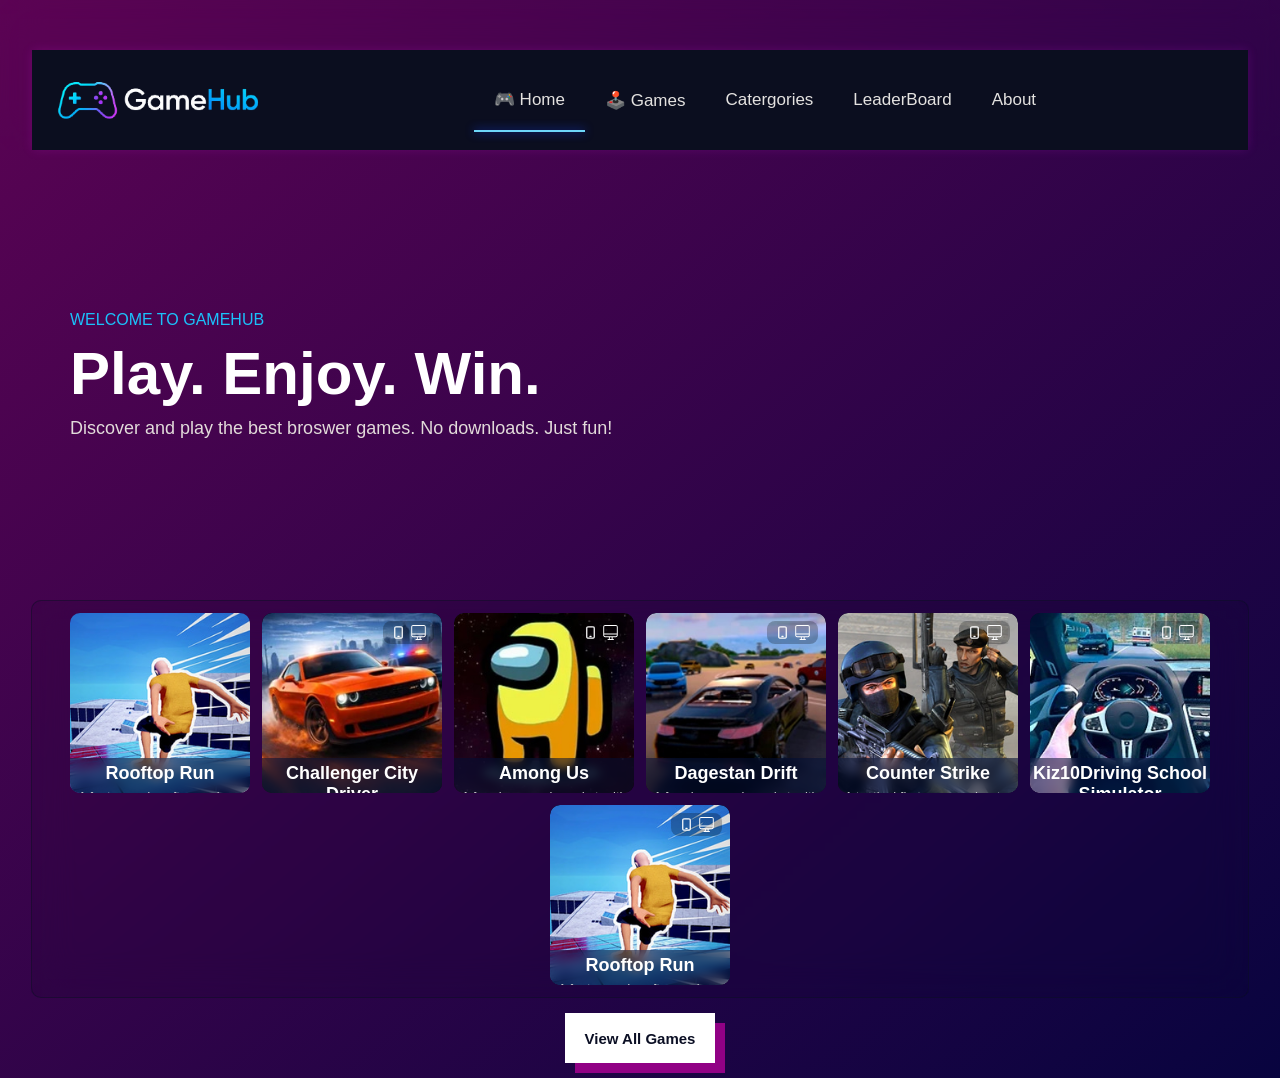
==== commit 85ad8887: "Add files via upload" ====
--- a/index.html
+++ b/index.html
@@ -8,9 +8,9 @@
     <title>GameHub</title>
 </head>
 <body>
-      <div id="preloader">
+      <!-- <div id="preloader">
          <img src="./img/gamehub_logo.png" alt="" class="loader">
-    </div>
+    </div> -->
 
    <div class="header">
      <header>
@@ -68,71 +68,9 @@
 
 
 <div class="center-content-games-homepage">
-    <section class="games">
+    <section class="games" id="gameContainer">
          
-      
-      <!-- Among Us -->
-      <div class="game-card">
-  <div class="game-image">
-    <img src="./img/among-us--online-edition_x.jpg" alt="Game Image">
-  </div>
-  <div class="game-content">
-    <h3>Among Us</h3>
-    <p>A free browser-based stealth and social deduction game where you play as an impostor on a spaceship, secretly eliminating crew members while avoiding being caught.</p>
-    <a href="./play.html?game=amongus"><button>Play Game</button></a>
-  </div>
-    </div>
-
-
-<!--  Dagestan Drift-->
-        <div class="game-card">
-  <div class="game-image">
-    <img src="./img/1756395428_dagestan-drift.jpg" alt="Game Image">
-  </div>
-  <div class="game-content">
-    <h3>Dagestan Drift</h3>
-    <p>A free browser-based stealth and social deduction game where you play as an impostor on a spaceship, secretly eliminating crew members while avoiding being caught.</p>
-    <a href="./play.html?game=Dagestan Drift"><button>Play Game</button></a>
-  </div>
-    </div>
-
-<!-- Counter Strike -->
-       <div class="game-card">
-  <div class="game-image">
-    <img src="./img/1385866675_juegos-gbatis-counteb.jpg" alt="Game Image">
-  </div>
-  <div class="game-content">
-    <h3>Counter Strike</h3>
-    <p>A tactical first-person shooter where players spawn into competitive maps, buy weapons, and fight in fast, round-based matches. Every step, angle, and decision matters as teams try to outplay each other through strategy, aim, and timing.</p>
-    <a href="./play.html?game=Counter Strike"><button>Play Game</button></a>
-  </div>
-    </div>
-
-    <!-- Kiz10Driving School Simulator -->
-           <div class="game-card">
-  <div class="game-image">
-    <img src="./img/1775850653_driving-school-simulator.jpg" alt="Game Image">
-  </div>
-  <div class="game-content">
-    <h3>Kiz10Driving School Simulator</h3>
-    <p>A realistic driving simulator where players learn to handle traffic, complete missions, and explore an open city. It combines careful driving, parking challenges, and high-speed races, rewarding control, patience, and skill over reckless speed.</p>
-    <a href="./play.html?game=Kiz10Driving School Simulator"><button>Play Game</button></a>
-  </div>
-    </div><br>
-
-
-<!-- Challenger City Driver -->
-     <div class="game-card">
-  <div class="game-image">
-    <img src="./img/1769643441_challenger-city-driver.jpg" alt="Game Image">
-  </div>
-  <div class="game-content">
-    <h3>Challenger City Driver</h3>
-    <p>A realistic driving simulator where players learn to handle traffic, complete missions, and explore an open city. It combines careful driving, parking challenges, and high-speed races, rewarding control, patience, and skill over reckless speed.</p>
-    <a href="./play.html?game=Challenger City Driver"><button>Play Game</button></a>
-  </div>
-    </div>
-
+  
 
     <!-- Rooftop Run -->
      <div class="game-card">
@@ -154,28 +92,6 @@
 
    <script async src="https://pagead2.googlesyndication.com/pagead/js/adsbygoogle.js?client=ca-pub-1756462671549454"
      crossorigin="anonymous"></script>
-     <script>
-         window.addEventListener('load', function() {
-    const preloader = document.getElementById('preloader');
-    const content = document.getElementById('content');
-
-    // Record the time when the page finished loading
-    const loadTime = Date.now();
-
-    // Set a minimum display duration for the preloader ( seconds)
-    const minDisplayDuration = 4000; 
-
-    // Calculate how much time is left for the minimum display
-    const timeElapsed = Date.now() - loadTime;
-    const timeLeft = minDisplayDuration - timeElapsed;
-
-    // Use setTimeout to hide the preloader and show content after the remaining time,
-    // ensuring a minimum of 5 seconds
-    setTimeout(function() {
-        preloader.style.display = 'none';
-        content.style.display = 'block';
-    }, Math.max(0, timeLeft)); // Ensures a non-negative delay
-});
-//      </script>
+     <script src="script.js"></script>
 </body>
 </html>
--- a/style.css
+++ b/style.css
@@ -339,23 +339,10 @@
 
 @media (max-width: 480px){
     .game-card{
-        width: 100px;
-        height: 100px;
-    }
-    .game-content{
-        display: flex;
-        flex-direction: column;
-    }
-    .game-content p{
-        display: none;
-    }
-    .game-content h3{
-        margin-bottom: 12px;
-    }
-    .game-content button{
-        width: 95%;
-        height: 40px;
-    }
+        width: 150px;
+        height: 150px;
+    }
+
 }
 
 .game-card:hover{
@@ -375,7 +362,32 @@
     height: 100%;
     object-fit: cover;
 }
-
+/*  */
+
+/* PLATFORM ICONS TOP RIGHT */
+.platforms{
+  position: absolute;
+  top: 8px;
+  right: 8px;
+
+  background: rgba(0, 0, 0, 0.253);
+  padding: 4px 8px;
+  border-radius: 8px;
+
+  font-size: 14px;
+  display: flex;
+  gap: 5px;
+  z-index: 10;
+
+  opacity: 1;
+  visibility: visible;
+  transition: 0.3s ease;
+}
+
+.game-card:hover .platforms{
+  opacity: 0;
+  visibility: hidden;
+}
 /* CONTENT (hidden initially) */
 .game-content{
     position: absolute;
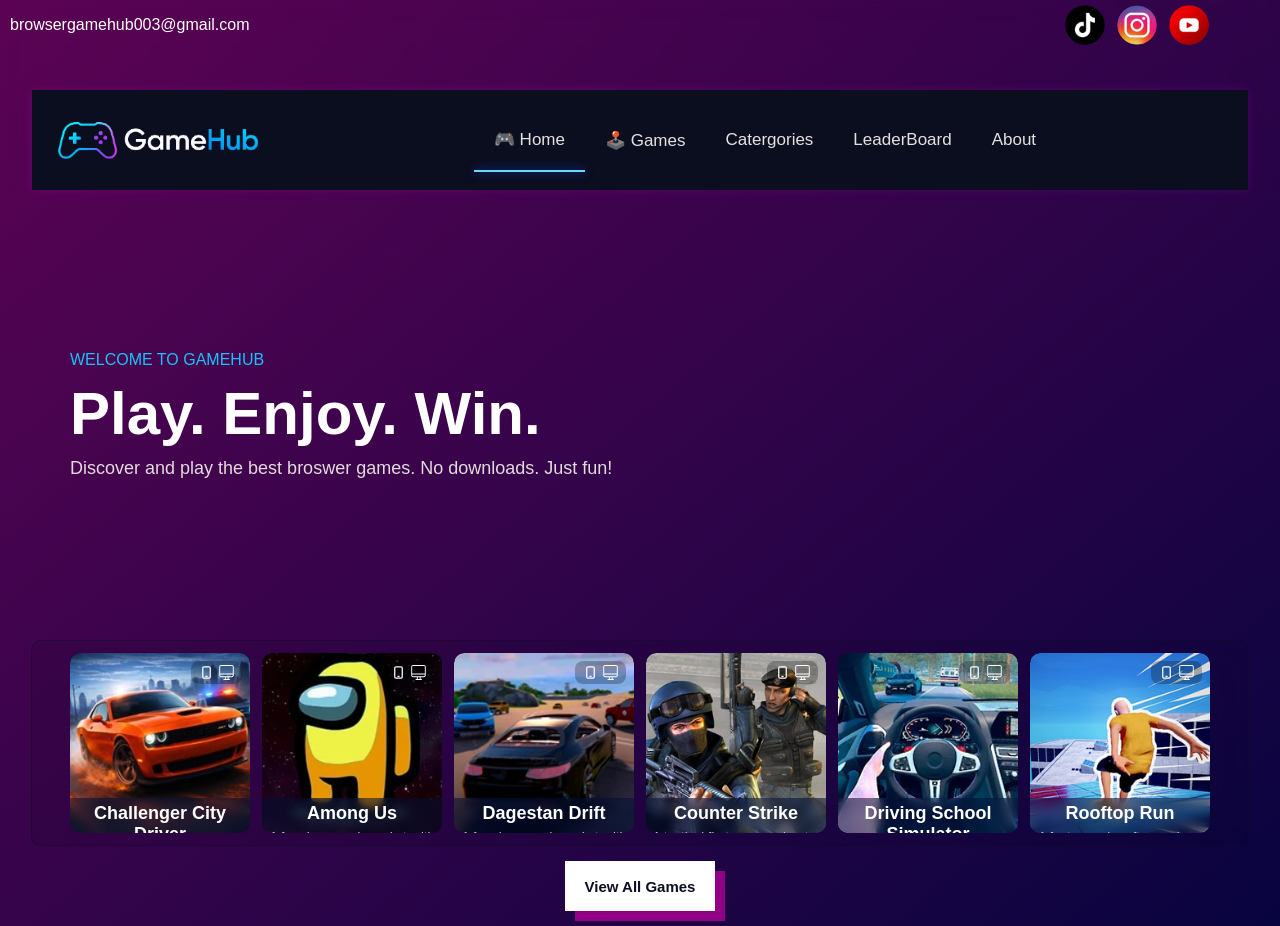
==== commit a3f1d339: "Add files via upload" ====
--- a/index.html
+++ b/index.html
@@ -13,6 +13,14 @@
     </div> -->
 
    <div class="header">
+    <div class="social-links">
+     <a href="#">browsergamehub003@gmail.com</a>
+     <div class="social-links-container">
+      <div class="social-links-svg" style="background-image: url(./img/icon-tiktok.png);"></div>
+      <div class="social-links-svg" style="background-image: url(./img/icon-instagram.png);"></div>
+      <div class="social-links-svg" style="background-image: url(./img/Youtube.png);"></div>
+     </div>
+    </div>
      <header>
         <div class="logo">
             <img src="./img/gamehub_logo.png" alt="">
@@ -72,17 +80,6 @@
          
   
 
-    <!-- Rooftop Run -->
-     <div class="game-card">
-  <div class="game-image">
-    <img src="./img/1763087898_rooftop-run.jpg" alt="Game Image">
-  </div>
-  <div class="game-content">
-    <h3>Rooftop Run</h3>
-    <p>A fast-paced rooftop parkour runner where you sprint across city buildings, jumping, sliding, and dodging obstacles while trying to survive a nonstop rooftop chase.</p>
-    <a href="./play.html?game=Rooftop Run"><button>Play Game</button></a>
-  </div>
-    </div>
 
 
 
--- a/style.css
+++ b/style.css
@@ -50,7 +50,6 @@
 /* ===== HEADER ===== */
 .header{
     width: 100%;
-    height: 150px;
     display: flex;
     align-items: center;
     justify-content: center;
@@ -63,6 +62,43 @@
 
     
 }
+
+.social-links{
+    width: 100%;
+    height: 50px;
+    display: flex;
+    align-items: center;
+    justify-content: space-between;
+    font-family: 'Lucida Sans', 'Lucida Sans Regular', 'Lucida Grande', 'Lucida Sans Unicode', Geneva, Verdana, sans-serif;
+}
+
+.social-links a{
+    color: white;
+    text-decoration: none;
+    margin-left: 10px;
+}
+
+.social-links-container{
+    width: 20%;
+    display: flex;
+    align-items: center;
+    justify-content: center;
+    height: 100%;
+    gap: 12px;
+    margin-right: 15px;
+}
+.social-links-svg{
+    background-color: #0b0f2449;
+    width: 40px;
+    height: 40px;
+    border-radius: 100%;
+    display: flex;
+    align-items: center;
+    justify-content: center;
+    background-size: cover;
+    background-position: center;
+}
+
 header{
     box-shadow: 0 0 10px rgba(225, 40, 250, 0.144);
     background-color: #0b0e1f;
@@ -73,7 +109,7 @@
     justify-content: space-between;
     backdrop-filter: blur(20px);
     box-sizing: border-box;
-    margin-top: 50px;
+    margin-top: 40px;
 }
 
 /* ===== LOGO ===== */
@@ -339,8 +375,8 @@
 
 @media (max-width: 480px){
     .game-card{
-        width: 150px;
-        height: 150px;
+        width: 120px;
+        height: 120px;
     }
 
 }
@@ -369,16 +405,13 @@
   position: absolute;
   top: 8px;
   right: 8px;
-
   background: rgba(0, 0, 0, 0.253);
   padding: 4px 8px;
   border-radius: 8px;
-
   font-size: 14px;
   display: flex;
   gap: 5px;
   z-index: 10;
-
   opacity: 1;
   visibility: visible;
   transition: 0.3s ease;
@@ -403,6 +436,8 @@
     overflow: hidden;
     overflow-y: scroll;
 }
+
+
 
 .game-content::-webkit-scrollbar {
     width: 4px;
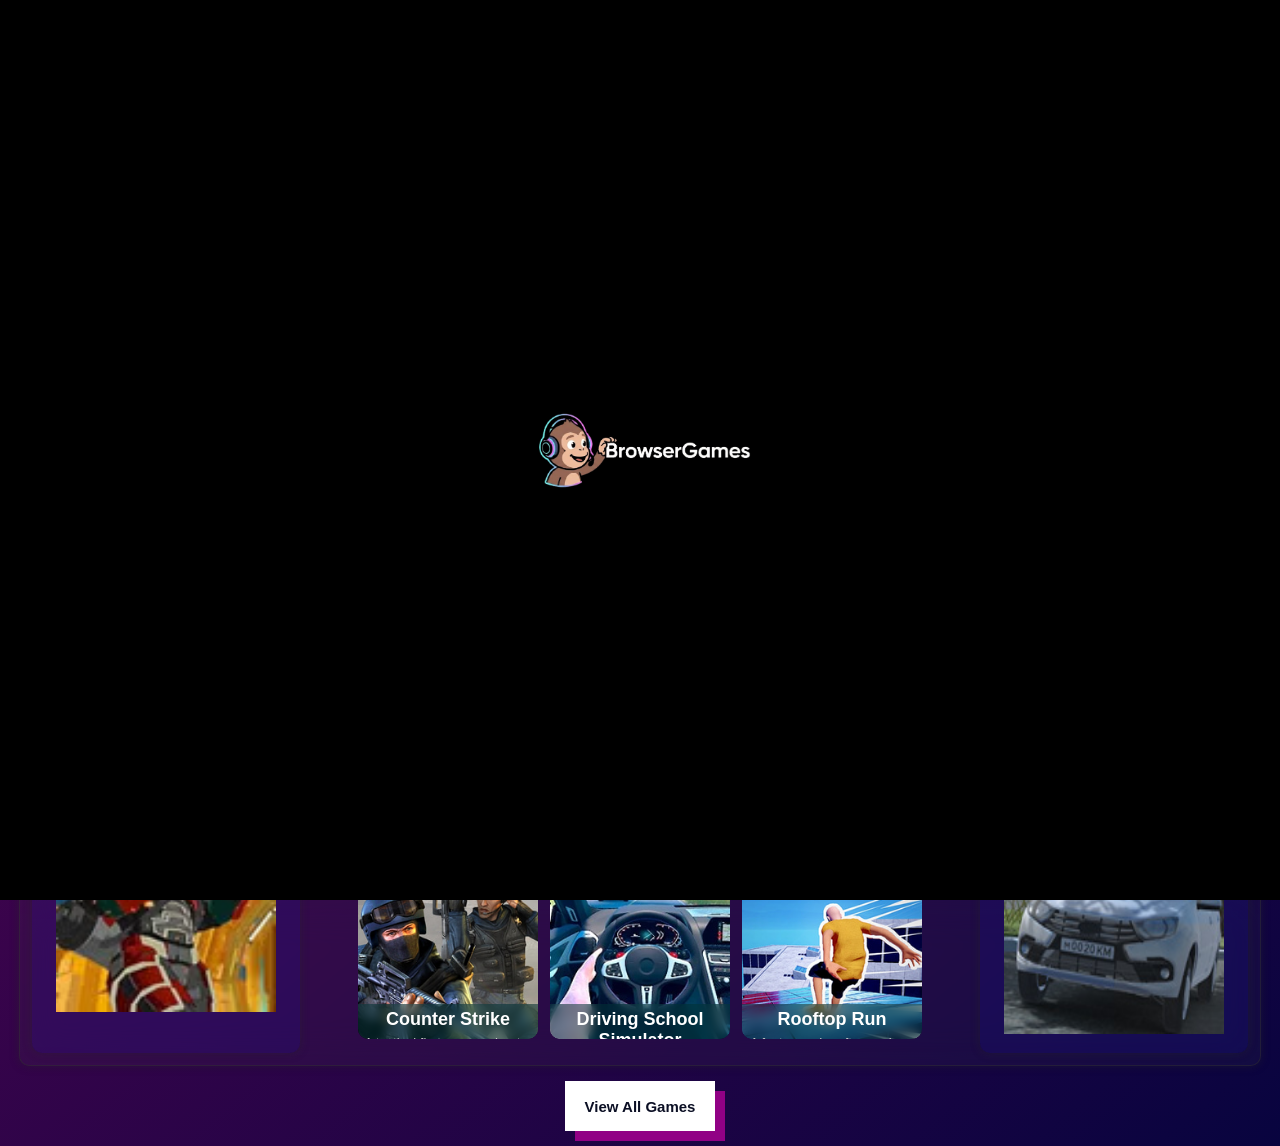
==== commit 7c4b99ac: "Add files via upload" ====
--- a/index.html
+++ b/index.html
@@ -4,16 +4,15 @@
     <meta charset="UTF-8">
     <meta name="viewport" content="width=device-width, initial-scale=1.0">
     <link rel="stylesheet" href="style.css">
-     <link rel="icon" href="./img/gamehub.png">
+     <link rel="icon" href="./img/browsergame-monkey.jpg">
     <title>GameHub</title>
 </head>
 <body>
-      <!-- <div id="preloader">
-         <img src="./img/gamehub_logo.png" alt="" class="loader">
-    </div> -->
+      <div id="preloader">
+         <img src="./img/browserGames.png" alt="" class="loader">
+    </div>
 
-   <div class="header">
-    <div class="social-links">
+      <div class="social-links">
      <a href="#">browsergamehub003@gmail.com</a>
      <div class="social-links-container">
       <div class="social-links-svg" style="background-image: url(./img/icon-tiktok.png);"></div>
@@ -21,9 +20,10 @@
       <div class="social-links-svg" style="background-image: url(./img/Youtube.png);"></div>
      </div>
     </div>
+   <div class="header">
      <header>
         <div class="logo">
-            <img src="./img/gamehub_logo.png" alt="">
+           <a href="index.html"> <img src="./img/browserGames.png" alt=""></a>
         </div>
         <div class="links">
            <div class="links-active-link">
@@ -32,7 +32,7 @@
            </div>
             <a href="browse.html">🕹️   Games</a>
             <a href="#">Catergories</a>
-            <a href="#">LeaderBoard</a>
+            <a href="#">Terminal</a>
             <a href="#">About</a>
         </div>
         <div class="search"></div>
@@ -54,7 +54,7 @@
            <!-- </div> -->
             <a href="browse.html">🕹️   Games</a>
             <a href="#">Catergories</a>
-            <a href="#">LeaderBoard</a>
+            <a href="#">Terminal</a>
             <a href="#">About</a>
             <a href="#" style="color: red; font-weight: bolder; " title="Close">Close</a>
         </div>
@@ -76,14 +76,23 @@
 
 
 <div class="center-content-games-homepage">
+    <div class="trending-games">
+    <div class="content">
+        <h3>Ev.io</h3>
+        <button>Play Now!</button>
+    </div>
+        <img src="./img/ev-io.avif" alt="">
+ </div>
     <section class="games" id="gameContainer">
-         
-  
-
-
-
 
     </section>
+     <div class="trending-games">
+    <div class="content">
+        <h3>Realistic Driving</h3>
+        <button>Play Now!</button>
+    </div>
+        <img src="./img/igra-realistichnyj-simulyator-vozhdeniya.jpg" alt="">
+ </div>
     </div>
     <div class="show-more-games-container"><a href="browse.html"><button style="cursor: pointer;">View All Games</button></a></div>
 
--- a/style.css
+++ b/style.css
@@ -1,3 +1,8 @@
+html{
+    scroll-behavior: smooth;
+}
+
+
 body{
     margin: 0;
     background: linear-gradient(140deg, #5c0354, #08043f);
@@ -110,6 +115,7 @@
     backdrop-filter: blur(20px);
     box-sizing: border-box;
     margin-top: 40px;
+    border-radius: 12px;
 }
 
 /* ===== LOGO ===== */
@@ -166,7 +172,7 @@
     position:absolute;
     width: 100%;
     height: 350px;
-    top: 100px;
+    top: 90px;
     background-color: #0b0e1f;
     display: flex;
     align-items: center;
@@ -174,6 +180,8 @@
     flex-direction: column;
     visibility: hidden;
     opacity: 0;
+    border-bottom-left-radius: 12px;
+    border-bottom-right-radius: 12px;
 }
 
 .mobile-links:target{
@@ -287,7 +295,16 @@
         justify-content: center;
         width: 40px;
         height: 40px;
-
+        margin-right: 12px;
+        background-color: #50505031;
+        border-radius: 100%;
+    }
+
+    .menu-icon svg{
+        margin-top: 3px;
+    }
+    .menu-icon:hover{
+        background-color: transparent;
     }
 
     .welcome{
@@ -320,6 +337,14 @@
 }
 
 /* Games */
+.grid-template{
+    width: 95%;
+    display: flex;
+    align-items: center;
+    justify-content: center;
+}
+
+
 .center-content-games-homepage{
     display: flex;
     align-items: center;
@@ -327,13 +352,61 @@
     width: 95%;
     height: auto;
     background-color: transparent;
-    background-color: #0b0f241a;
-    border: 1px solid #0b0f247e;
+    background-color: #5656581a;
+    border: 1px solid #3030307e;
     backdrop-filter: blur(20px);
+    padding-left: 12px;
+    padding-right: 12px;
     padding-top: 12px;
     padding-bottom: 12px;
     border-radius: 10px;
-}
+    box-shadow: 0 0 10px rgba(36, 36, 36, 0.438);
+    position: relative;
+}
+.trending-games{
+    width: 450px;
+    text-align: center;
+    height: 400px;
+    background-color:  #1111dd1a;
+    box-shadow: 0 0 10px rgba(36, 36, 36, 0.438);
+    border-radius: 10px;
+    display: flex;
+    align-items: center;
+    justify-content: center;
+    flex-direction: column;
+    gap: 12px;
+    
+}
+.trending-games img{
+    width: 220px;
+    height: 220px;
+}
+
+
+.content{
+    width: 100%;
+    display: flex;
+    align-items: center;
+    justify-content: center;
+    flex-direction: column;
+    color: white;
+}
+.content h3{
+    font-family: 'Lucida Sans', 'Lucida Sans Regular', 'Lucida Grande', 'Lucida Sans Unicode', Geneva, Verdana, sans-serif;
+    color: rgb(255, 255, 255);
+    font-size: 40px;
+    margin: 0;
+}
+.content button{
+    width: 120px;
+    height: 40px;
+    border-radius: 10px;
+    border: none;
+    color: white;
+    background-color: black;
+    font-size: 20px;
+}
+
 .games{
     /* padding: 40px 20px;
     display: grid;
@@ -355,6 +428,12 @@
     .games{
         padding: 20px;
         gap: 15px;
+    }
+    .center-content-games-homepage{
+        flex-direction: column;
+    }
+    .trending-games{
+        width: 90%;
     }
 }
 /* Phones */
@@ -382,7 +461,7 @@
 }
 
 .game-card:hover{
-    box-shadow: 0 10px 10px rgba(2, 35, 180, 0.288);
+    box-shadow: 0 10px 10px rgba(2, 144, 180, 0.288);
     transform: translateY(-10px);
 }
 
@@ -405,7 +484,7 @@
   position: absolute;
   top: 8px;
   right: 8px;
-  background: rgba(0, 0, 0, 0.253);
+  background: #08043f;
   padding: 4px 8px;
   border-radius: 8px;
   font-size: 14px;
@@ -429,7 +508,7 @@
     width: 100%;
     color: white;
     backdrop-filter: blur(5px);
-    background-color: rgba(2, 16, 56, 0.534);
+    background-color: rgba(2, 52, 56, 0.534);
     transition: 0.4s ease;
     box-sizing: border-box;
     text-align: center;
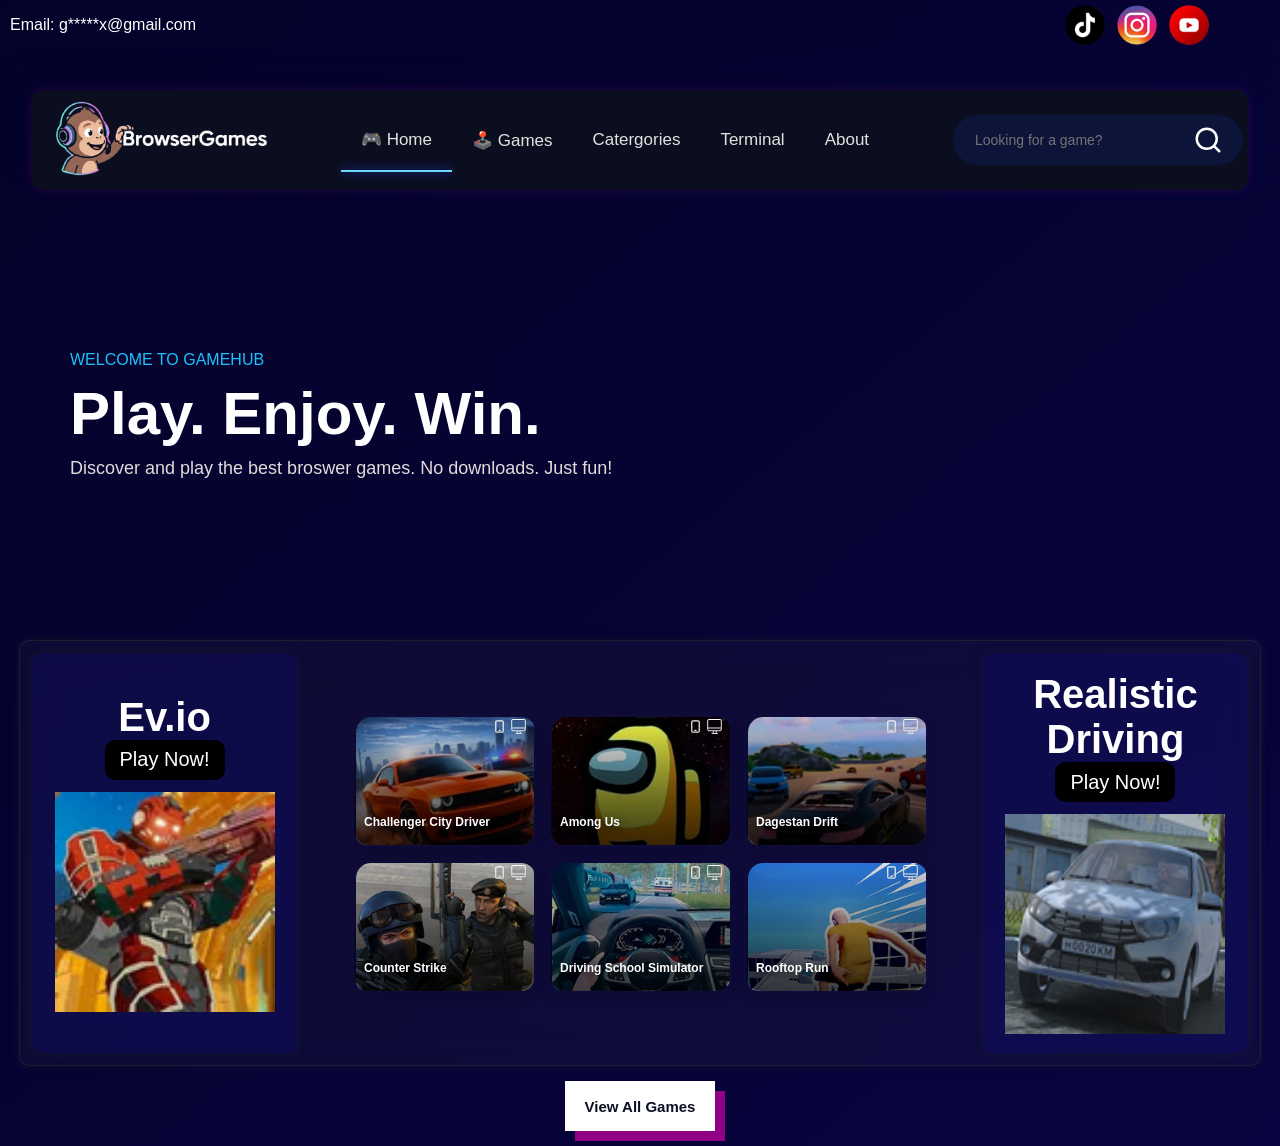
==== commit f9790ea1: "Add files via upload" ====
--- a/index.html
+++ b/index.html
@@ -8,14 +8,14 @@
     <title>GameHub</title>
 </head>
 <body>
-      <div id="preloader">
+      <!-- <div id="preloader">
          <img src="./img/browserGames.png" alt="" class="loader">
-    </div>
+    </div> -->
 
       <div class="social-links">
-     <a href="#">browsergamehub003@gmail.com</a>
+    <a href="#">Email: g*****x@gmail.com</a>
      <div class="social-links-container">
-      <div class="social-links-svg" style="background-image: url(./img/icon-tiktok.png);"></div>
+      <div class="social-links-svg" style="background-image: url(./img/icon-tiktok.png);" ></div>
       <div class="social-links-svg" style="background-image: url(./img/icon-instagram.png);"></div>
       <div class="social-links-svg" style="background-image: url(./img/Youtube.png);"></div>
      </div>
@@ -35,7 +35,16 @@
             <a href="#">Terminal</a>
             <a href="#">About</a>
         </div>
-        <div class="search"></div>
+        <div class="search">
+          <div class="search-container">
+            <input type="search" placeholder="Looking for a game?" id="search">
+            <div class="enter-search">
+                <svg viewBox="0 0 24 24" fill="none" xmlns="http://www.w3.org/2000/svg">
+                <path d="M16.6725 16.6412L21 21M19 11C19 15.4183 15.4183 19 11 19C6.58172 19 3 15.4183 3 11C3 6.58172 6.58172 3 11 3C15.4183 3 19 6.58172 19 11Z" " stroke-width="2" stroke-linecap="round" stroke-linejoin="round"/>
+                </svg>
+            </div>
+          </div>
+        </div>
 
         <!-- Header svg -->
          <div class="menu-icon">
@@ -89,7 +98,7 @@
      <div class="trending-games">
     <div class="content">
         <h3>Realistic Driving</h3>
-        <button>Play Now!</button>
+       <a href="./play.html?game=${encodeURIComponent(game.id)}">  <button>Play Now!</button></a>
     </div>
         <img src="./img/igra-realistichnyj-simulyator-vozhdeniya.jpg" alt="">
  </div>
--- a/style.css
+++ b/style.css
@@ -5,7 +5,7 @@
 
 body{
     margin: 0;
-    background: linear-gradient(140deg, #5c0354, #08043f);
+    background: linear-gradient(140deg, #040229, #08043f);
     overflow-x: hidden;
     font-family: 'Segoe UI', Tahoma, Geneva, Verdana, sans-serif;
     scroll-behavior: smooth;
@@ -161,6 +161,50 @@
     box-shadow: 0 0 10px #133ce4;
 }
 
+.search{
+    width: 300px;
+    height: 100%;
+    display: flex;
+    align-items: center;
+    justify-content: center;
+}
+.search-container{
+    width: 290px;
+    height: 50px;
+    background-color: transparent;
+    backdrop-filter: blur(20px);
+    background-color: #10206662;
+    border-radius: 40px;
+    display: flex;
+    align-items: center;
+    justify-content: space-around;
+}
+.search input{
+    width: 200px;
+    height: 40px;
+    border: none;
+    background-color: transparent;
+    padding-left: 12px;
+    color: white;
+    font-size: 14px;
+    outline: none;
+    font-family: Arial, Helvetica, sans-serif;
+}
+
+.enter-search{
+    width: 50px;
+    height: 50px;
+    display: flex;
+    align-items: center;
+    justify-content: center;
+    border-radius: 100%;
+}
+.enter-search svg{
+    width: 30px;
+    height: 30px;
+    stroke: white;
+}
+
 /* ===== MENU ICON ===== */
 .menu-icon{
     display: none;
@@ -285,6 +329,9 @@
 /* ===== MOBILE ===== */
 @media (max-width: 768px){
 
+    .search{
+        display: none;
+    }
     .links{
         display: none;
     }
@@ -422,6 +469,7 @@
 
 /* tabels laptops */
 @media (max-width: 1200px){
+
 }
 /* Big phones small tablets */
 @media (max-width: 768px){
@@ -439,128 +487,87 @@
 /* Phones */
 
 
-
-
-
+/* DISPLAY AVAILABLE GAMES */
 .game-card{
     width: 180px;
-    height: 180px;
+    height: 130px;
+    position: relative;
+    border-radius: 15px;
     overflow: hidden;
-    background: #0b0f24;
     cursor: pointer;
-    position: relative;
-    border-radius: 10px;
-}
-
-@media (max-width: 480px){
-    .game-card{
-        width: 120px;
-        height: 120px;
-    }
-
-}
-
+    transition: 0.25s ease;
+    box-shadow: 0 6px 15px rgba(0, 0, 0, 0.158);
+    border: 2px solid rgba(255, 255, 255, 0);
+}
+
+/* hover lift */
 .game-card:hover{
-    box-shadow: 0 10px 10px rgba(2, 144, 180, 0.288);
-    transform: translateY(-10px);
-}
-
-/* IMAGE */
-.game-image{
-    width: 100%;
-    height: 100%;
-    transition: 0.4s ease;
-}
-
-.game-image img{
+    border: 2px solid rgb(1, 95, 124);
+    box-shadow: 0 10px 25px rgba(2, 106, 138, 0.5);
+    
+}
+
+/* image */
+.game-card img{
     width: 100%;
     height: 100%;
     object-fit: cover;
-}
-/*  */
-
-/* PLATFORM ICONS TOP RIGHT */
-.platforms{
-  position: absolute;
-  top: 8px;
-  right: 8px;
-  background: #08043f;
-  padding: 4px 8px;
-  border-radius: 8px;
-  font-size: 14px;
-  display: flex;
-  gap: 5px;
-  z-index: 10;
-  opacity: 1;
-  visibility: visible;
-  transition: 0.3s ease;
-}
-
-.game-card:hover .platforms{
-  opacity: 0;
-  visibility: hidden;
-}
-/* CONTENT (hidden initially) */
+    border-radius: 15px;
+    transition: 0.3s ease;
+}
+
+/* zoom image on hover */
+.game-card:hover img{
+    transform: scale(1.08);
+}
+
+/* DARK GRADIENT like real game sites */
+.game-card::after{
+    content: "";
+    position: absolute;
+    inset: 0;
+    background: linear-gradient(
+        to top,
+        rgba(0, 0, 0, 0.5),
+        rgba(0,0,0,0.25),
+        transparent
+    );
+    border-radius: 15px;
+    pointer-events: none;
+}
+
+/* TITLE (always visible at bottom like real game sites) */
 .game-content{
     position: absolute;
     bottom: 0;
-    height: 35px;
-    width: 100%;
+    left: 0;
+    width: 100%;
+    padding: 6px 8px;
+    font-size: 12px;
+    font-weight: 600;
     color: white;
-    backdrop-filter: blur(5px);
-    background-color: rgba(2, 52, 56, 0.534);
-    transition: 0.4s ease;
-    box-sizing: border-box;
-    text-align: center;
-    overflow: hidden;
-    overflow-y: scroll;
-}
-
-
-
-.game-content::-webkit-scrollbar {
-    width: 4px;
-}
-
-.game-content::-webkit-scrollbar-thumb {
-    background: transparent;
-    border-radius: 10px;
-}
-
-.game-content::-webkit-scrollbar-track {
-    background: transparent;
-}
-
-.game-content h3{
-    margin: 5px 0;
-    font-size: 18px;
-}
-
-.game-content p{
-    font-size: 13px;
-    color: #ccc;
-    margin: 5px 0 10px;
-}
-
-.game-content button{
-    padding: 8px 12px;
-    border: none;
-    background-color: #910185;
-    color: rgb(255, 255, 255);
-    cursor: pointer;
-    font-weight: bold;
-}
-
-/* HOVER EFFECT */
-
-
-.game-card:hover .game-content{
-    height: 100%;
-}
-
-.game-card:hover .game-content{
-    bottom: 0;
-}
+    text-align: left;
+    z-index: 2;
+    text-shadow: 0 2px 10px rgba(0,0,0,0.7);
+}
+
+/* OPTIONAL: hover glow effect */
+.game-card:hover::after{
+    background: linear-gradient(
+        to top,
+        rgba(0,0,0,0.9),
+        rgba(0,0,0,0.3),
+        transparent
+    );
+}
+
+.platforms{
+    position: absolute;
+    right: 10px;
+    top: 2px;
+}
+
+
 
 
 
